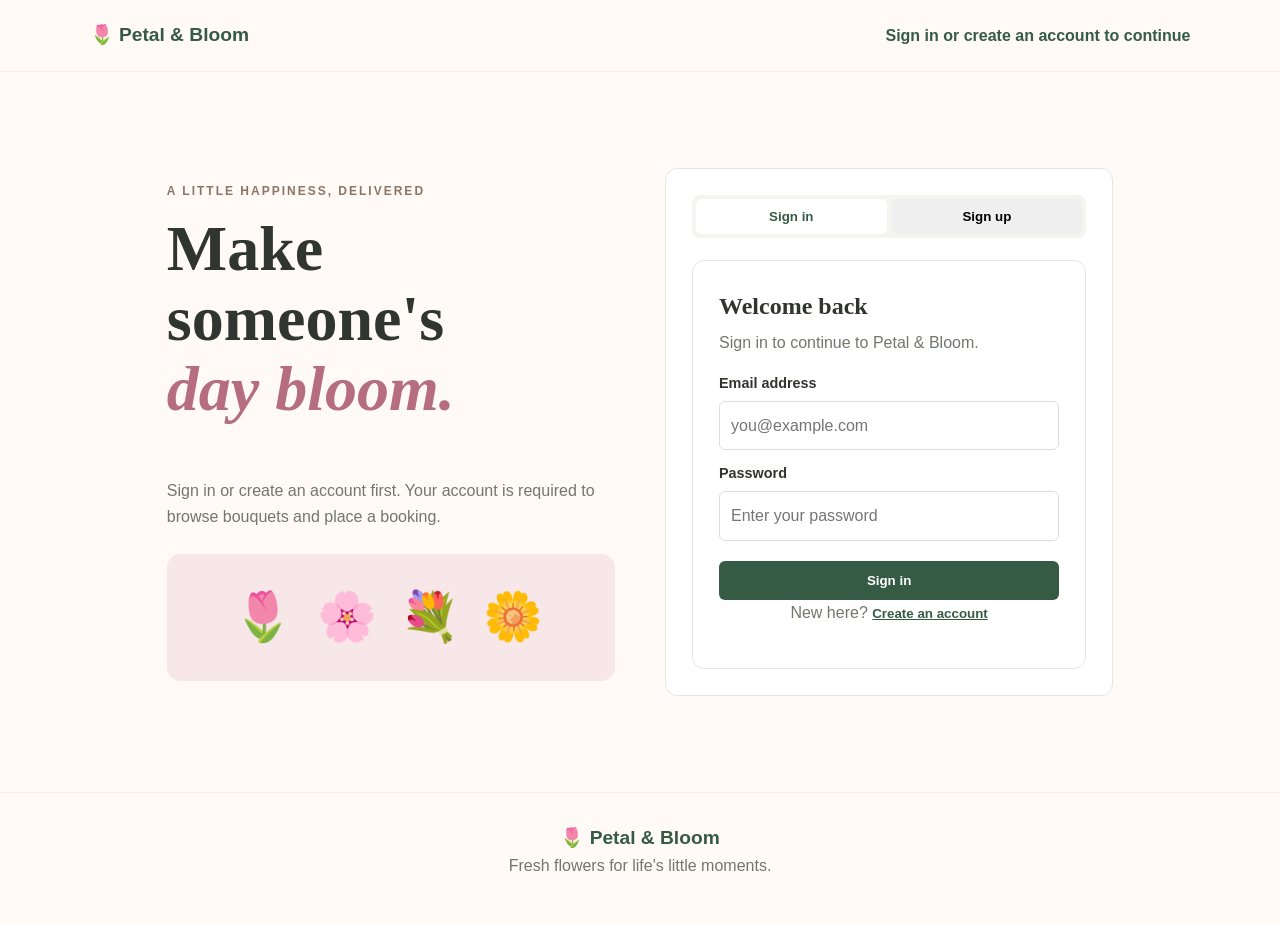
==== templates/profile.html @ c7a1bd8e "Upload complete website project" ====
<!DOCTYPE html>
<html lang="en">
<head>
  <meta charset="UTF-8">
  <meta name="viewport" content="width=device-width, initial-scale=1.0">
  <title>My Profile | Petal & Bloom</title>
  <link rel="stylesheet" href="../styles/style.css">
  <script src="../js/auth-guard.js"></script>
</head>
<body class="profile-body">
  <header class="site-header">
    <a class="logo" href="../index.html">🌷 Petal & Bloom</a>
    <nav>
      <a href="../index.html#flowers">Flowers</a>
      <a href="../index.html#booking">Book a bouquet</a>
      <a href="order.html">My orders</a>
      <span id="account-nav"><a href="auth.html">Sign in</a></span>
    </nav>
  </header>

  <main class="profile-page">
    <div class="profile-welcome">
      <div>
        <p class="eyebrow">YOUR ACCOUNT</p>
        <h1>Everything about your <span>blooms.</span></h1>
        <p class="profile-intro">Keep your details handy, revisit your bookings, and make your next flower delivery even easier.</p>
      </div>
      <a class="profile-welcome-action" href="../index.html#flowers">＋ Book a new bouquet</a>
    </div>

    <div class="profile-layout">
      <aside class="profile-sidebar" aria-label="Account navigation">
        <div class="profile-brand-card">
          <div class="profile-avatar" aria-hidden="true">🌷</div>
          <p class="profile-identity-label">SIGNED IN AS</p>
          <p class="profile-identity-name" id="profile-display-name">Your account</p>
          <span class="profile-member-pill">Bloom member</span>
        </div>
        <nav class="profile-menu" aria-label="Profile sections">
          <a class="profile-menu-link active" href="#personal-details" aria-current="location"><span aria-hidden="true">👤</span> Personal details</a>
          <a class="profile-menu-link" href="#order-updates"><span aria-hidden="true">📦</span> Recent order updates</a>
          <a class="profile-menu-link" href="order.html"><span aria-hidden="true">🧾</span> All my orders</a>
        </nav>
        <div class="profile-sidebar-note">
          <span aria-hidden="true">✿</span>
          <div><strong>Fresh blooms, less fuss.</strong><p>Your saved details help make future bookings quicker.</p></div>
        </div>
        <div class="profile-sidebar-footer">
          <p>Need a fresh start?</p>
          <button class="text-button" id="sign-out-button" type="button">Sign out</button>
        </div>
        <div class="profile-floral-art" aria-hidden="true">🌿<span>🌷</span>🌱<br><small>fresh blooms<br>for brighter days</small></div>
      </aside>

      <div class="profile-content">
        <section class="profile-card profile-personal-card" id="personal-details" aria-labelledby="personal-details-title">
          <div class="profile-section-heading">
            <div>
              <p class="eyebrow">ACCOUNT INFORMATION</p>
              <h2 id="personal-details-title">Personal details</h2>
              <p class="profile-hint">These details can be used to make future bookings quicker.</p>
            </div>
            <span class="profile-section-icon" aria-hidden="true">✿</span>
          </div>
          <form id="profile-form" class="profile-form">
            <div class="profile-fields-grid">
              <div class="profile-field">
                <label for="profile-name">Full name</label>
                <div class="profile-input-wrap"><span aria-hidden="true">👤</span><input id="profile-name" name="name" type="text" autocomplete="name" required maxlength="100" placeholder="Enter your full name"></div>
              </div>
              <div class="profile-field">
                <label for="profile-phone">Phone number</label>
                <div class="profile-input-wrap"><span aria-hidden="true">☎</span><input id="profile-phone" name="phone" type="tel" autocomplete="tel" inputmode="tel" required placeholder="Enter your phone number"></div>
              </div>
              <div class="profile-field profile-field-wide">
                <label for="profile-email">Email address</label>
                <div class="profile-input-wrap"><span aria-hidden="true">✉</span><input id="profile-email" name="email" type="email" autocomplete="email" required maxlength="254" placeholder="you@example.com"></div>
                <p class="field-help">Used to identify your account and match your orders.</p>
              </div>
            </div>
            <p id="profile-message" class="auth-message" role="status" aria-live="polite" tabindex="-1"></p>
            <div class="profile-form-actions">
              <button class="button" type="submit">Save changes</button>
              <span class="profile-save-note">🔒 Your details stay saved in this browser.</span>
            </div>
          </form>
        </section>

        <section class="profile-card profile-updates-card" id="order-updates" aria-labelledby="order-updates-title">
          <div class="profile-section-heading">
            <div>
              <p class="eyebrow">THE LATEST</p>
              <h2 id="order-updates-title">Recent order updates</h2>
              <p class="profile-hint">A quick look at your latest bouquet bookings.</p>
            </div>
            <a class="mini-link" href="order.html">View all →</a>
          </div>
          <div id="profile-updates" aria-live="polite"></div>
          <div class="profile-discovery">
            <div class="discovery-copy"><span class="discovery-icon">🌸</span><div><strong>Ready for your next bloom?</strong><p>Pick a favourite bouquet and make someone's day a little brighter.</p></div></div>
            <a class="button button-secondary" href="../index.html#flowers">Explore bouquets</a>
          </div>
        </section>
      </div>
    </div>
  </main>
  <footer>
    <a class="logo" href="../index.html">🌷 Petal & Bloom</a>
    <p>Fresh flowers for life's little moments.</p>
    <small>© 2026 Petal & Bloom</small>
  </footer>
  <script src="../js/nav.js"></script>
  <script src="../js/profile.js"></script>
</body>
</html>
---- styles/style.css ----
:root {
  --green: #365b45;
  --dark-green: #254332;
  --pink: #f8e7e9;
  --cream: #fffaf5;
  --text: #30352f;
  --muted: #72766f;
  --border: #e9e6df;
}

* { box-sizing: border-box; }
body {
  margin: 0;
  font-family: Arial, sans-serif;
  color: var(--text);
  line-height: 1.6;
  background: white;
}
a { color: inherit; text-decoration: none; }
h1, h2, h3, p { margin-top: 0; }


.site-header {
  display: flex;
  justify-content: space-between;
  align-items: center;
  padding: 20px 7%;
  border-bottom: 1px solid #f0eee9;
}
.logo { color: var(--green); font-size: 1.2rem; font-weight: bold; }
nav { display: flex; gap: 24px; color: #555c54; }
nav a:hover, .mini-link:hover { color: var(--green); }


.hero {
  display: grid;
  grid-template-columns: 1fr;
  gap: 35px;
  padding: 70px 10%;
  background: var(--cream);
}
.eyebrow {
  margin-bottom: 12px;
  color: #8b7567;
  font-size: .75rem;
  font-weight: bold;
  letter-spacing: 2px;
  text-transform: uppercase;
}
h1, .section-heading h2, .booking-intro h2,
.auth-form h2, .modal-card h2, .tracking-title,
.profile-card h2, .order-card-heading h2 {
  font-family: Georgia, serif;
}
h1 { font-size: clamp(2.5rem, 5vw, 4rem); line-height: 1.1; }
h1 span, .profile-page-heading h1 span { color: #b66d80; font-style: italic; }
.hero-copy > p:not(.eyebrow), .booking-intro > p:not(.eyebrow) { color: var(--muted); max-width: 420px; }
.button, .select-button, .auth-tab, .text-button { cursor: pointer; }
.button {
  display: inline-block;
  padding: 12px 22px;
  color: white;
  background: var(--green);
  border: 0;
  border-radius: 6px;
  font-weight: bold;
}
.button:hover { background: var(--dark-green); }
.hero-art {
  min-height: 300px;
  position: relative;
  display: flex;
  align-items: center;
  justify-content: center;
  background: #f4dfe2;
  border-radius: 48% 48% 12px 12px;
}
.flower, .leaf { position: absolute; }
.flower-one { top: 17%; left: 21%; font-size: 7rem; transform: rotate(-14deg); }
.flower-two { top: 14%; right: 18%; font-size: 6.5rem; transform: rotate(12deg); }
.flower-three { top: 37%; left: 37%; font-size: 8rem; }
.leaf { right: 25%; bottom: 12%; font-size: 5rem; }
.hero-note, .showcase-tag {
  position: absolute;
  padding: 10px 14px;
  color: var(--green);
  background: var(--cream);
  border-radius: 8px;
  font-family: Georgia, serif;
}
.hero-note { bottom: 20px; left: 20px; }


.section { padding: 70px 8%; }
.section-heading { margin-bottom: 35px; text-align: center; }
.section-heading h2, .booking-intro h2 { font-size: 2.3rem; }
.section-heading > p:last-child { color: var(--muted); }
.flower-grid { display: grid; grid-template-columns: repeat(3, 1fr); gap: 24px; max-width: 1100px; margin: auto; }
.flower-card { overflow: hidden; border: 1px solid var(--border); border-radius: 12px; }
.flower-card:hover { transform: translateY(-3px); }
.bouquet-image { height: 190px; display: flex; align-items: center; justify-content: center; gap: 5px; font-size: 3.5rem; }
.pink { background: #f8e9ed; }
.sunny { background: #fbf0d6; }
.lavender { background: #eee8f5; }
.card-content { padding: 20px; }
.card-content h3 { font-family: Georgia, serif; }
.card-content p { min-height: 44px; color: var(--muted); font-size: .9rem; }
.card-bottom { display: flex; justify-content: space-between; align-items: center; gap: 10px; }
.card-bottom strong, .total-row strong { color: var(--green); }
.select-button { padding: 9px 12px; color: var(--green); background: white; border: 1px solid #cbd6cc; border-radius: 5px; font-weight: bold; }
.select-button:hover { background: #f0f5f0; }


.booking-section { display: grid; grid-template-columns: 1fr 1fr; gap: 55px; padding: 75px 10%; background: #f7f8f3; }
.booking-intro { padding-top: 20px; }
.small-note { margin-top: 25px; color: var(--green); }
form, .auth-card, .order-card, .empty-orders, .profile-card {
  padding: 26px;
  background: white;
  border: 1px solid var(--border);
  border-radius: 12px;
}
form label, .auth-form label, .profile-field label { display: block; margin: 12px 0 6px; font-weight: bold; font-size: .9rem; }
input, select, textarea {
  width: 100%;
  padding: 11px;
  color: var(--text);
  background: white;
  border: 1px solid #dcded8;
  border-radius: 6px;
  font: inherit;
}
input:focus, select:focus, textarea:focus { outline: 2px solid #d4e1d5; }
textarea { resize: vertical; }
.total-row { display: flex; justify-content: space-between; padding: 16px 0; border-top: 1px solid var(--border); }
.submit-button { width: 100%; }
.form-note, .demo-note { color: var(--muted); font-size: .78rem; text-align: center; }


footer { padding: 30px 7%; text-align: center; border-top: 1px solid #f0eee9; }
footer p, footer small { color: var(--muted); }
.modal { display: none; position: fixed; inset: 0; z-index: 5; align-items: center; justify-content: center; padding: 20px; background: #17221bc2; }
.modal.show { display: flex; }
.modal-card { width: 100%; max-width: 420px; padding: 35px 25px; text-align: center; background: var(--cream); border-radius: 14px; }
.modal-flower { font-size: 3rem; }


.auth-page { min-height: 100vh; background: var(--cream); }
.back-link { color: var(--green); font-weight: bold; }
.auth-wrap { display: grid; grid-template-columns: 1fr 1fr; gap: 50px; align-items: center; max-width: 1100px; min-height: 80vh; margin: auto; padding: 50px 6%; }
.auth-art h1 { font-family: Georgia, serif; }
.auth-art > p:not(.eyebrow), .auth-subtitle, .auth-switch { color: var(--muted); }
.auth-flowers { margin-top: 25px; padding: 25px; text-align: center; font-size: 3rem; letter-spacing: 5px; background: var(--pink); border-radius: 14px; }
.auth-tabs { display: grid; grid-template-columns: 1fr 1fr; gap: 5px; padding: 4px; margin-bottom: 22px; background: #f4f5f0; border-radius: 8px; }
.auth-tab { padding: 10px; border: 0; border-radius: 6px; font-weight: bold; }
.auth-tab.active { color: var(--green); background: white; }
.auth-form h2 { margin-bottom: 5px; }
.auth-submit { width: 100%; margin-top: 20px; }
.auth-switch { text-align: center; }
.text-button { padding: 0; color: var(--green); background: none; border: 0; font-weight: bold; text-decoration: underline; }
.auth-message { display: none; padding: 10px; margin-bottom: 15px; border-radius: 6px; }
.auth-message.show { display: block; }
.auth-message.error { color: #9b3526; background: #fff0ed; }
.auth-message.success { color: #285b38; background: #edf6ee; }


.orders-page { min-height: 65vh; padding: 55px 7%; background: var(--cream); }
.orders-heading, .order-card, .empty-orders, .order-actions { max-width: 900px; margin-right: auto; margin-left: auto; }
.orders-heading { margin-bottom: 30px; }
.orders-heading h1 { margin-bottom: 10px; }
.orders-heading > p:last-child, .order-label, .order-details span { color: var(--muted); }
.order-card, .empty-orders { margin-bottom: 22px; }
.order-card-heading { display: flex; justify-content: space-between; align-items: center; gap: 15px; padding-bottom: 18px; border-bottom: 1px solid var(--border); }
.order-card-heading h2, .empty-orders h2 { color: var(--green); }
.order-status { padding: 6px 11px; color: var(--green); background: #edf4ee; border-radius: 20px; font-size: .8rem; font-weight: bold; }
.order-details { display: grid; grid-template-columns: 1fr 1fr; gap: 18px; padding: 20px 0; }
.order-details div { display: flex; flex-direction: column; overflow-wrap: anywhere; }
.tracking-steps { display: grid; grid-template-columns: repeat(4, 1fr); gap: 10px; }
.tracking-step { display: flex; flex-direction: column; align-items: center; gap: 8px; color: #858980; text-align: center; font-size: .82rem; }
.step-dot { display: grid; place-items: center; width: 32px; height: 32px; border: 1px solid #dcded8; border-radius: 50%; background: #f5f5f1; }
.tracking-step.current { color: var(--green); font-weight: bold; }
.tracking-step.current .step-dot { color: white; background: var(--green); }
.tracking-note { padding: 12px; color: var(--muted); background: #f7f8f3; border-radius: 7px; font-size: .8rem; }
.empty-orders { padding: 40px 25px; text-align: center; }
.empty-orders > div { font-size: 3rem; }


.profile-body { background: #f8faf6; }
.profile-page { max-width: 1100px; margin: auto; padding: 45px 24px 75px; }
.profile-page-heading { max-width: 760px; margin: 0 auto 28px; }
.profile-page-heading h1 { font-size: 3rem; }
.profile-intro, .profile-hint, .field-help, .profile-save-note { color: var(--muted); }
.profile-layout { display: grid; grid-template-columns: 250px 1fr; gap: 24px; align-items: start; }
.profile-sidebar { position: sticky; top: 20px; padding: 20px; background: white; border: 1px solid var(--border); border-radius: 12px; }
.profile-identity { display: flex; align-items: center; gap: 12px; padding-bottom: 18px; border-bottom: 1px solid var(--border); }
.profile-avatar, .profile-section-icon, .discovery-icon, .empty-bloom { display: grid; place-items: center; border-radius: 12px; background: var(--pink); }
.profile-avatar { width: 48px; height: 48px; font-size: 1.4rem; }
.profile-identity-label, .profile-identity-name { margin: 0; }
.profile-identity-label { color: var(--muted); font-size: .75rem; }
.profile-identity-name { font-weight: bold; overflow-wrap: anywhere; }
.profile-menu { display: grid; gap: 6px; padding: 16px 0; }
.profile-menu-link { display: block; padding: 10px; border-radius: 7px; }
.profile-menu-link:hover, .profile-menu-link.active { color: var(--green); background: #edf4ee; }
.profile-sidebar-footer { padding-top: 12px; border-top: 1px solid var(--border); }
.profile-sidebar-footer p { color: var(--muted); font-size: .85rem; }
.profile-content { min-width: 0; }
.profile-card { margin-bottom: 20px; }
.profile-section-heading { display: flex; justify-content: space-between; gap: 15px; margin-bottom: 20px; }
.profile-section-heading h2 { margin-bottom: 5px; }
.profile-section-icon { width: 42px; height: 42px; }
.profile-fields-grid { display: grid; grid-template-columns: 1fr 1fr; gap: 16px; }
.profile-field { display: grid; gap: 6px; }
.profile-field-wide { grid-column: 1 / -1; }
.profile-form { display: grid; gap: 10px; max-width: 560px; }
.profile-form input { margin: 0; }
.profile-form .button { justify-self: start; }
.profile-form-actions { display: flex; flex-wrap: wrap; gap: 12px; margin-top: 18px; }
.profile-update-item { display: grid; grid-template-columns: 1fr auto; gap: 8px; padding: 14px 0; border-bottom: 1px solid var(--border); }
.profile-update-item p { grid-column: 1 / -1; margin: 0; color: var(--muted); }
.profile-orders-button { margin-top: 18px; }
.profile-nav-link { white-space: nowrap; }
.button-secondary { color: var(--green); background: white; border: 1px solid #b9cbbd; }
.profile-welcome { display: flex; justify-content: space-between; align-items: center; gap: 20px; margin-bottom: 25px; }
.profile-welcome-action { padding: 10px 14px; color: var(--green); background: #edf4ee; border-radius: 20px; }
.profile-brand-card { padding-bottom: 15px; border-bottom: 1px solid var(--border); }
.profile-member-pill { color: #a35e72; font-size: .75rem; }
.profile-sidebar-note, .profile-empty-state { padding: 14px; background: #eef6ef; border-radius: 10px; }
.profile-sidebar-note p, .profile-empty-state p { margin: 4px 0 0; color: var(--muted); font-size: .8rem; }
.profile-floral-art { margin-top: 15px; padding: 12px; background: #f8eef0; font-size: 2rem; }
.profile-input-wrap { display: flex; align-items: center; border: 1px solid var(--border); border-radius: 7px; }
.profile-input-wrap > span { padding: 0 10px; }
.profile-input-wrap input { border: 0; }
.mini-link { color: var(--green); font-weight: bold; }
.profile-discovery { display: flex; justify-content: space-between; align-items: center; gap: 15px; padding: 14px; background: #fff5f6; border-radius: 10px; }
.discovery-copy { display: flex; align-items: center; gap: 10px; }
.discovery-icon { width: 38px; height: 38px; }
.discovery-copy p { margin: 0; color: var(--muted); font-size: .8rem; }
.profile-empty-state { display: flex; align-items: center; gap: 12px; background: #fbfcfa; border: 1px dashed #d8e2d9; }
.empty-bloom { width: 46px; height: 46px; flex-shrink: 0; }


.hero-copy img, .booking-intro img { display: block; width: 100%; max-width: 360px; height: 220px; margin: 22px 0; object-fit: cover; border-radius: 12px; }
.hero-image { border: 8px solid white; }
.booking-image { border: 1px solid var(--border); }
.booking-showcase { position: relative; height: 220px; margin: 25px 0; overflow: hidden; background: linear-gradient(135deg, #e9f2e9, #f8e9ec); border-radius: 20px; }
.showcase-bloom, .showcase-leaf { position: absolute; }
.bloom-a { left: 17%; bottom: 20px; font-size: 5rem; }
.bloom-b { left: 40%; top: 30px; font-size: 4rem; }
.bloom-c { right: 17%; bottom: 25px; font-size: 4.5rem; }
.showcase-leaf { right: 32%; bottom: 5px; font-size: 4rem; }
.showcase-tag { top: 15px; right: 15px; }
.booking-perks { display: grid; grid-template-columns: repeat(3, 1fr); gap: 8px; }
.booking-perks > div { padding: 10px; background: white; border: 1px solid var(--border); border-radius: 8px; }
.booking-perks span, .booking-perks strong, .booking-perks small { display: block; }
.booking-perks span { color: #b66d80; }
.booking-perks strong { color: var(--green); font-size: .8rem; }
.booking-perks small { color: var(--muted); font-size: .7rem; }
.booking-section form::before { content: 'YOUR BOOKING DETAILS'; display: block; margin-bottom: 10px; color: #8b7567; font-size: .7rem; letter-spacing: 2px; }


@media (max-width: 760px) {
  .site-header { align-items: flex-start; flex-direction: column; gap: 12px; }
  nav { flex-wrap: wrap; gap: 12px; }
  .hero, .booking-section, .auth-wrap { grid-template-columns: 1fr; padding: 40px 6%; }
  .flower-grid { grid-template-columns: 1fr; max-width: 420px; }
  .booking-perks { grid-template-columns: 1fr; }
  .auth-wrap { gap: 25px; }
  .profile-layout { grid-template-columns: 1fr; }
  .profile-sidebar { position: static; }
  .profile-welcome { align-items: flex-start; flex-direction: column; }
  .profile-floral-art { display: none; }
  .hero-copy img, .booking-intro img { max-width: 100%; }
}
@media (max-width: 600px) {
  .order-details, .profile-fields-grid { grid-template-columns: 1fr; }
  .profile-field-wide { grid-column: auto; }
  .tracking-steps { grid-template-columns: 1fr 1fr; row-gap: 20px; }
  .order-card-heading, .profile-discovery { align-items: flex-start; flex-direction: column; }
  .profile-menu { grid-template-columns: 1fr 1fr; }
  .profile-menu-link:last-child { grid-column: 1 / -1; }
  .profile-update-item { grid-template-columns: 1fr; }
  .profile-update-item p { grid-column: auto; }
  .profile-form-actions { flex-direction: column; }
}
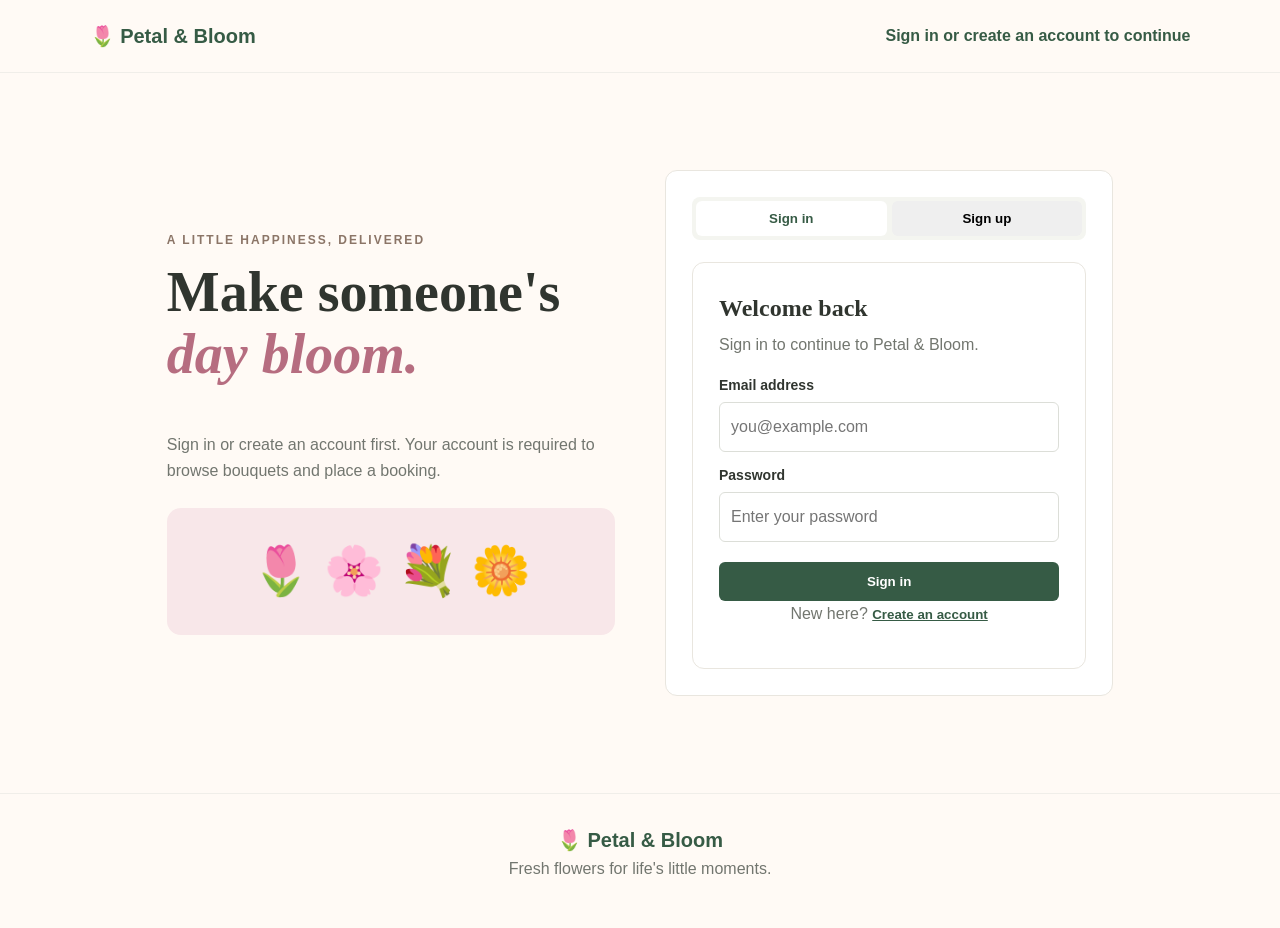
==== commit c47a4885: "Describe your update here" ====
--- a/templates/profile.html
+++ b/templates/profile.html
@@ -23,7 +23,6 @@
       <div>
         <p class="eyebrow">YOUR ACCOUNT</p>
         <h1>Everything about your <span>blooms.</span></h1>
-        <p class="profile-intro">Keep your details handy, revisit your bookings, and make your next flower delivery even easier.</p>
       </div>
       <a class="profile-welcome-action" href="../index.html#flowers">＋ Book a new bouquet</a>
     </div>
@@ -31,25 +30,19 @@
     <div class="profile-layout">
       <aside class="profile-sidebar" aria-label="Account navigation">
         <div class="profile-brand-card">
-          <div class="profile-avatar" aria-hidden="true">🌷</div>
           <p class="profile-identity-label">SIGNED IN AS</p>
           <p class="profile-identity-name" id="profile-display-name">Your account</p>
-          <span class="profile-member-pill">Bloom member</span>
+
         </div>
         <nav class="profile-menu" aria-label="Profile sections">
           <a class="profile-menu-link active" href="#personal-details" aria-current="location"><span aria-hidden="true">👤</span> Personal details</a>
           <a class="profile-menu-link" href="#order-updates"><span aria-hidden="true">📦</span> Recent order updates</a>
           <a class="profile-menu-link" href="order.html"><span aria-hidden="true">🧾</span> All my orders</a>
         </nav>
-        <div class="profile-sidebar-note">
-          <span aria-hidden="true">✿</span>
-          <div><strong>Fresh blooms, less fuss.</strong><p>Your saved details help make future bookings quicker.</p></div>
-        </div>
         <div class="profile-sidebar-footer">
           <p>Need a fresh start?</p>
           <button class="text-button" id="sign-out-button" type="button">Sign out</button>
         </div>
-        <div class="profile-floral-art" aria-hidden="true">🌿<span>🌷</span>🌱<br><small>fresh blooms<br>for brighter days</small></div>
       </aside>
 
       <div class="profile-content">
@@ -58,9 +51,8 @@
             <div>
               <p class="eyebrow">ACCOUNT INFORMATION</p>
               <h2 id="personal-details-title">Personal details</h2>
-              <p class="profile-hint">These details can be used to make future bookings quicker.</p>
             </div>
-            <span class="profile-section-icon" aria-hidden="true">✿</span>
+
           </div>
           <form id="profile-form" class="profile-form">
             <div class="profile-fields-grid">
@@ -75,13 +67,11 @@
               <div class="profile-field profile-field-wide">
                 <label for="profile-email">Email address</label>
                 <div class="profile-input-wrap"><span aria-hidden="true">✉</span><input id="profile-email" name="email" type="email" autocomplete="email" required maxlength="254" placeholder="you@example.com"></div>
-                <p class="field-help">Used to identify your account and match your orders.</p>
               </div>
             </div>
             <p id="profile-message" class="auth-message" role="status" aria-live="polite" tabindex="-1"></p>
             <div class="profile-form-actions">
               <button class="button" type="submit">Save changes</button>
-              <span class="profile-save-note">🔒 Your details stay saved in this browser.</span>
             </div>
           </form>
         </section>
@@ -91,13 +81,12 @@
             <div>
               <p class="eyebrow">THE LATEST</p>
               <h2 id="order-updates-title">Recent order updates</h2>
-              <p class="profile-hint">A quick look at your latest bouquet bookings.</p>
             </div>
             <a class="mini-link" href="order.html">View all →</a>
           </div>
           <div id="profile-updates" aria-live="polite"></div>
           <div class="profile-discovery">
-            <div class="discovery-copy"><span class="discovery-icon">🌸</span><div><strong>Ready for your next bloom?</strong><p>Pick a favourite bouquet and make someone's day a little brighter.</p></div></div>
+            <div class="discovery-copy"></span><div><strong>Ready for your next bloom?</strong></div></div>
             <a class="button button-secondary" href="../index.html#flowers">Explore bouquets</a>
           </div>
         </section>
--- a/styles/style.css
+++ b/styles/style.css
@@ -1,287 +1,515 @@
-
-
-
-:root {
-  --green: #365b45;
-  --dark-green: #254332;
-  --pink: #f8e7e9;
-  --cream: #fffaf5;
-  --text: #30352f;
-  --muted: #72766f;
-  --border: #e9e6df;
-}
-
-* { box-sizing: border-box; }
+* {
+  box-sizing: border-box;
+}
+
 body {
-  margin: 0;
-  font-family: Arial, sans-serif;
-  color: var(--text);
-  line-height: 1.6;
+  margin: 0; font-family: Arial, sans-serif; color: #30352f; line-height: 1.6;
   background: white;
 }
-a { color: inherit; text-decoration: none; }
-h1, h2, h3, p { margin-top: 0; }
-
+
+a {
+  color: inherit; text-decoration: none;
+}
+
+h1, h2, h3, p {
+  margin-top: 0;
+}
 
 .site-header {
+  display: flex; justify-content: space-between; align-items: center; padding: 20px 7%;
+  border-bottom: 1px solid #f0eee9;
+}
+
+.logo {
+  color: #365b45; font-size: 20px; font-weight: bold;
+}
+
+nav {
+  display: flex; gap: 24px; color: #555c54;
+}
+
+nav a:hover, .mini-link:hover {
+  color: #365b45;
+}
+
+/* Home page */
+.hero {
+  display: grid; grid-template-columns: 1fr 1fr; align-items: center; gap: 55px;
+  padding: 70px 10%; background: #fffaf5;
+}
+
+.hero-copy {
+  max-width: 520px;
+}
+
+.hero-image {
+  width: 100%; height: 430px; object-fit: cover; border: 8px solid white;
+  border-radius: 12px;
+}
+
+.eyebrow {
+  margin-bottom: 12px; color: #8b7567; font-size: 12px; font-weight: bold;
+  letter-spacing: 2px; text-transform: uppercase;
+}
+
+h1, .section-heading h2, .booking-intro h2,
+.auth-form h2, .modal-card h2, .profile-card h2,
+.order-card-heading h2 {
+  font-family: Georgia, serif;
+}
+
+h1 {
+  font-size: 56px; line-height: 1.1;
+}
+
+h1 span, .profile-page-heading h1 span {
+  color: #b66d80; font-style: italic;
+}
+
+.hero-copy > p:not(.eyebrow), .booking-intro > p:not(.eyebrow) {
+  color: #72766f; max-width: 420px;
+}
+
+.button, .select-button, .auth-tab, .text-button {
+  cursor: pointer;
+}
+
+.button {
+  display: inline-block; padding: 12px 22px; color: white; background: #365b45;
+  border: 0; border-radius: 6px; font-weight: bold;
+}
+
+.button:hover {
+  background: #254332;
+}
+
+.section {
+  padding: 70px 8%;
+}
+
+.section-heading {
+  margin-bottom: 35px; text-align: center;
+}
+
+.section-heading h2, .booking-intro h2 {
+  font-size: 37px;
+}
+
+.section-heading > p:last-child {
+  color: #72766f;
+}
+
+.flower-grid {
+  display: grid; grid-template-columns: repeat(3, 1fr); gap: 24px; max-width: 1100px;
+  margin: auto;
+}
+
+.flower-card {
+  overflow: hidden; border: 1px solid #e9e6df; border-radius: 12px;
+}
+
+.flower-card:hover {
+  transform: translateY(-3px);
+}
+
+.bouquet-image {
+  height: 190px; display: flex; align-items: center; justify-content: center;
+  font-size: 56px;
+}
+
+.pink {
+  background: #f8e9ed; }
+.sunny { background: #fbf0d6; }
+.lavender { background: #eee8f5;
+}
+
+.card-content {
+  padding: 20px;
+}
+
+.card-content h3 {
+  font-family: Georgia, serif;
+}
+
+.card-content p {
+  min-height: 44px; color: #72766f; font-size: 14px;
+}
+
+.card-bottom {
+  display: flex; justify-content: space-between; align-items: center; gap: 10px;
+}
+
+.card-bottom strong, .total-row strong {
+  color: #365b45;
+}
+
+.select-button {
+  padding: 9px 12px; color: #365b45; background: white; border: 1px solid #cbd6cc;
+  border-radius: 5px; font-weight: bold;
+}
+
+.select-button:hover {
+  background: #f0f5f0;
+}
+
+.booking-section {
+  display: grid; grid-template-columns: 1fr 1fr; align-items: stretch; gap: 28px;
+  padding: 75px 7%; background: #f7f8f3;
+}
+
+.booking-left {
+  display: flex; flex-direction: column; min-width: 0;
+}
+
+.booking-intro {
+  padding-top: 20px;
+}
+
+.booking-perks {
+  display: grid; grid-template-columns: repeat(3, 1fr); gap: 8px;
+}
+
+.booking-perks > div {
+  padding: 10px; background: white; border: 1px solid #e9e6df; border-radius: 8px;
+}
+
+.booking-perks strong, .booking-perks small {
+  display: block;
+}
+
+.booking-perks strong {
+  color: #365b45; font-size: 13px;
+}
+
+.booking-perks small {
+  color: #72766f; font-size: 11px;
+}
+
+.small-note {
+  margin-top: 25px; color: #365b45;
+}
+
+.booking-image {
+  display: block; flex: 1; width: 100%; min-height: 250px;
+  margin-top: 25px; object-fit: cover; border: 1px solid #e9e6df; border-radius: 12px;
+}
+
+form, .auth-card, .order-card, .empty-orders, .profile-card {
+  padding: 26px; background: white; border: 1px solid #e9e6df; border-radius: 12px;
+}
+
+form label, .auth-form label, .profile-field label {
+  display: block; margin: 12px 0 6px; font-size: 14px; font-weight: bold;
+}
+
+input, select, textarea {
+  width: 100%; padding: 11px; color: #30352f; background: white;
+  border: 1px solid #dcded8; border-radius: 6px; font: inherit;
+}
+
+input:focus, select:focus, textarea:focus {
+  outline: 2px solid #d4e1d5;
+}
+
+textarea {
+  resize: vertical;
+}
+
+.total-row {
+  display: flex; justify-content: space-between; padding: 16px 0; border-top: 1px solid #e9e6df;
+}
+
+.submit-button {
+  width: 100%;
+}
+
+.booking-section form::before {
+  content: 'YOUR BOOKING DETAILS'; display: block; margin-bottom: 10px; color: #8b7567;
+  font-size: 11px; letter-spacing: 2px;
+}
+
+footer {
+  padding: 30px 7%; text-align: center; border-top: 1px solid #f0eee9;
+}
+
+footer p, footer small, .form-note, .demo-note {
+  color: #72766f;
+}
+
+.modal {
+  display: none; position: fixed; inset: 0; z-index: 5;
+  align-items: center; justify-content: center; padding: 20px; background: #17221bc2;
+}
+
+.modal.show {
   display: flex;
-  justify-content: space-between;
-  align-items: center;
-  padding: 20px 7%;
-  border-bottom: 1px solid #f0eee9;
-}
-.logo { color: var(--green); font-size: 1.2rem; font-weight: bold; }
-nav { display: flex; gap: 24px; color: #555c54; }
-nav a:hover, .mini-link:hover { color: var(--green); }
-
-
-.hero {
-  display: grid;
-  grid-template-columns: 1fr;
-  gap: 35px;
-  padding: 70px 10%;
-  background: var(--cream);
-}
-.eyebrow {
-  margin-bottom: 12px;
-  color: #8b7567;
-  font-size: .75rem;
-  font-weight: bold;
-  letter-spacing: 2px;
-  text-transform: uppercase;
-}
-h1, .section-heading h2, .booking-intro h2,
-.auth-form h2, .modal-card h2, .tracking-title,
-.profile-card h2, .order-card-heading h2 {
+}
+
+.modal-card {
+  width: 100%; max-width: 420px; padding: 35px 25px; text-align: center;
+  background: #fffaf5; border-radius: 14px;
+}
+
+.modal-flower {
+  font-size: 48px;
+}
+
+/* Sign in and sign up pages */
+.auth-page, .orders-page {
+  background: #fffaf5;
+}
+
+.auth-wrap {
+  display: grid; grid-template-columns: 1fr 1fr; gap: 50px; align-items: center;
+  max-width: 1100px; min-height: 80vh; margin: auto; padding: 50px 6%;
+}
+
+.auth-art h1 {
   font-family: Georgia, serif;
 }
-h1 { font-size: clamp(2.5rem, 5vw, 4rem); line-height: 1.1; }
-h1 span, .profile-page-heading h1 span { color: #b66d80; font-style: italic; }
-.hero-copy > p:not(.eyebrow), .booking-intro > p:not(.eyebrow) { color: var(--muted); max-width: 420px; }
-.button, .select-button, .auth-tab, .text-button { cursor: pointer; }
-.button {
-  display: inline-block;
-  padding: 12px 22px;
-  color: white;
-  background: var(--green);
-  border: 0;
-  border-radius: 6px;
-  font-weight: bold;
-}
-.button:hover { background: var(--dark-green); }
-.hero-art {
-  min-height: 300px;
-  position: relative;
-  display: flex;
-  align-items: center;
-  justify-content: center;
-  background: #f4dfe2;
-  border-radius: 48% 48% 12px 12px;
-}
-.flower, .leaf { position: absolute; }
-.flower-one { top: 17%; left: 21%; font-size: 7rem; transform: rotate(-14deg); }
-.flower-two { top: 14%; right: 18%; font-size: 6.5rem; transform: rotate(12deg); }
-.flower-three { top: 37%; left: 37%; font-size: 8rem; }
-.leaf { right: 25%; bottom: 12%; font-size: 5rem; }
-.hero-note, .showcase-tag {
-  position: absolute;
-  padding: 10px 14px;
-  color: var(--green);
-  background: var(--cream);
-  border-radius: 8px;
-  font-family: Georgia, serif;
-}
-.hero-note { bottom: 20px; left: 20px; }
-
-
-.section { padding: 70px 8%; }
-.section-heading { margin-bottom: 35px; text-align: center; }
-.section-heading h2, .booking-intro h2 { font-size: 2.3rem; }
-.section-heading > p:last-child { color: var(--muted); }
-.flower-grid { display: grid; grid-template-columns: repeat(3, 1fr); gap: 24px; max-width: 1100px; margin: auto; }
-.flower-card { overflow: hidden; border: 1px solid var(--border); border-radius: 12px; }
-.flower-card:hover { transform: translateY(-3px); }
-.bouquet-image { height: 190px; display: flex; align-items: center; justify-content: center; gap: 5px; font-size: 3.5rem; }
-.pink { background: #f8e9ed; }
-.sunny { background: #fbf0d6; }
-.lavender { background: #eee8f5; }
-.card-content { padding: 20px; }
-.card-content h3 { font-family: Georgia, serif; }
-.card-content p { min-height: 44px; color: var(--muted); font-size: .9rem; }
-.card-bottom { display: flex; justify-content: space-between; align-items: center; gap: 10px; }
-.card-bottom strong, .total-row strong { color: var(--green); }
-.select-button { padding: 9px 12px; color: var(--green); background: white; border: 1px solid #cbd6cc; border-radius: 5px; font-weight: bold; }
-.select-button:hover { background: #f0f5f0; }
-
-
-.booking-section { display: grid; grid-template-columns: 1fr 1fr; gap: 55px; padding: 75px 10%; background: #f7f8f3; }
-.booking-intro { padding-top: 20px; }
-.small-note { margin-top: 25px; color: var(--green); }
-form, .auth-card, .order-card, .empty-orders, .profile-card {
-  padding: 26px;
-  background: white;
-  border: 1px solid var(--border);
-  border-radius: 12px;
-}
-form label, .auth-form label, .profile-field label { display: block; margin: 12px 0 6px; font-weight: bold; font-size: .9rem; }
-input, select, textarea {
-  width: 100%;
-  padding: 11px;
-  color: var(--text);
-  background: white;
-  border: 1px solid #dcded8;
-  border-radius: 6px;
-  font: inherit;
-}
-input:focus, select:focus, textarea:focus { outline: 2px solid #d4e1d5; }
-textarea { resize: vertical; }
-.total-row { display: flex; justify-content: space-between; padding: 16px 0; border-top: 1px solid var(--border); }
-.submit-button { width: 100%; }
-.form-note, .demo-note { color: var(--muted); font-size: .78rem; text-align: center; }
-
-
-footer { padding: 30px 7%; text-align: center; border-top: 1px solid #f0eee9; }
-footer p, footer small { color: var(--muted); }
-.modal { display: none; position: fixed; inset: 0; z-index: 5; align-items: center; justify-content: center; padding: 20px; background: #17221bc2; }
-.modal.show { display: flex; }
-.modal-card { width: 100%; max-width: 420px; padding: 35px 25px; text-align: center; background: var(--cream); border-radius: 14px; }
-.modal-flower { font-size: 3rem; }
-
-
-.auth-page { min-height: 100vh; background: var(--cream); }
-.back-link { color: var(--green); font-weight: bold; }
-.auth-wrap { display: grid; grid-template-columns: 1fr 1fr; gap: 50px; align-items: center; max-width: 1100px; min-height: 80vh; margin: auto; padding: 50px 6%; }
-.auth-art h1 { font-family: Georgia, serif; }
-.auth-art > p:not(.eyebrow), .auth-subtitle, .auth-switch { color: var(--muted); }
-.auth-flowers { margin-top: 25px; padding: 25px; text-align: center; font-size: 3rem; letter-spacing: 5px; background: var(--pink); border-radius: 14px; }
-.auth-tabs { display: grid; grid-template-columns: 1fr 1fr; gap: 5px; padding: 4px; margin-bottom: 22px; background: #f4f5f0; border-radius: 8px; }
-.auth-tab { padding: 10px; border: 0; border-radius: 6px; font-weight: bold; }
-.auth-tab.active { color: var(--green); background: white; }
+
+.auth-art > p:not(.eyebrow), .auth-subtitle, .auth-switch,
+.auth-message, .profile-intro, .profile-hint, .field-help,
+.profile-save-note, .orders-heading > p:last-child,
+.order-label, .order-details span {
+  color: #72766f;
+}
+
+.auth-flowers {
+  margin-top: 25px; padding: 25px; text-align: center; font-size: 48px;
+  background: #f8e7e9; border-radius: 14px;
+}
+
+.auth-tabs {
+  display: grid; grid-template-columns: 1fr 1fr; gap: 5px; padding: 4px;
+  margin-bottom: 22px; background: #f4f5f0; border-radius: 8px;
+}
+
+.auth-tab {
+  padding: 10px; border: 0; border-radius: 6px; font-weight: bold;
+}
+
+.auth-tab.active {
+  color: #365b45; background: white; }
 .auth-form h2 { margin-bottom: 5px; }
-.auth-submit { width: 100%; margin-top: 20px; }
-.auth-switch { text-align: center; }
-.text-button { padding: 0; color: var(--green); background: none; border: 0; font-weight: bold; text-decoration: underline; }
-.auth-message { display: none; padding: 10px; margin-bottom: 15px; border-radius: 6px; }
-.auth-message.show { display: block; }
+.auth-submit { width: 100%;
+  margin-top: 20px; }
+.auth-switch { text-align: center;
+}
+
+.text-button {
+  padding: 0; color: #365b45; background: none; border: 0;
+  font-weight: bold; text-decoration: underline;
+}
+
+.auth-message {
+  display: none; padding: 10px; margin-bottom: 15px; border-radius: 6px;
+}
+
+.auth-message.show {
+  display: block; }
 .auth-message.error { color: #9b3526; background: #fff0ed; }
-.auth-message.success { color: #285b38; background: #edf6ee; }
-
-
-.orders-page { min-height: 65vh; padding: 55px 7%; background: var(--cream); }
-.orders-heading, .order-card, .empty-orders, .order-actions { max-width: 900px; margin-right: auto; margin-left: auto; }
-.orders-heading { margin-bottom: 30px; }
+.auth-message.success { color: #285b38;
+  background: #edf6ee;
+}
+
+.back-link {
+  color: #365b45; font-weight: bold;
+}
+
+/* Orders page */
+.orders-page {
+  min-height: 65vh; padding: 55px 7%;
+}
+
+.orders-heading, .order-card, .empty-orders, .order-actions {
+  max-width: 900px; margin-right: auto; margin-left: auto;
+}
+
+.orders-heading {
+  margin-bottom: 30px; }
 .orders-heading h1 { margin-bottom: 10px; }
-.orders-heading > p:last-child, .order-label, .order-details span { color: var(--muted); }
-.order-card, .empty-orders { margin-bottom: 22px; }
-.order-card-heading { display: flex; justify-content: space-between; align-items: center; gap: 15px; padding-bottom: 18px; border-bottom: 1px solid var(--border); }
-.order-card-heading h2, .empty-orders h2 { color: var(--green); }
-.order-status { padding: 6px 11px; color: var(--green); background: #edf4ee; border-radius: 20px; font-size: .8rem; font-weight: bold; }
-.order-details { display: grid; grid-template-columns: 1fr 1fr; gap: 18px; padding: 20px 0; }
-.order-details div { display: flex; flex-direction: column; overflow-wrap: anywhere; }
-.tracking-steps { display: grid; grid-template-columns: repeat(4, 1fr); gap: 10px; }
-.tracking-step { display: flex; flex-direction: column; align-items: center; gap: 8px; color: #858980; text-align: center; font-size: .82rem; }
-.step-dot { display: grid; place-items: center; width: 32px; height: 32px; border: 1px solid #dcded8; border-radius: 50%; background: #f5f5f1; }
-.tracking-step.current { color: var(--green); font-weight: bold; }
-.tracking-step.current .step-dot { color: white; background: var(--green); }
-.tracking-note { padding: 12px; color: var(--muted); background: #f7f8f3; border-radius: 7px; font-size: .8rem; }
-.empty-orders { padding: 40px 25px; text-align: center; }
-.empty-orders > div { font-size: 3rem; }
-
-
-.profile-body { background: #f8faf6; }
-.profile-page { max-width: 1100px; margin: auto; padding: 45px 24px 75px; }
-.profile-page-heading { max-width: 760px; margin: 0 auto 28px; }
-.profile-page-heading h1 { font-size: 3rem; }
-.profile-intro, .profile-hint, .field-help, .profile-save-note { color: var(--muted); }
-.profile-layout { display: grid; grid-template-columns: 250px 1fr; gap: 24px; align-items: start; }
-.profile-sidebar { position: sticky; top: 20px; padding: 20px; background: white; border: 1px solid var(--border); border-radius: 12px; }
-.profile-identity { display: flex; align-items: center; gap: 12px; padding-bottom: 18px; border-bottom: 1px solid var(--border); }
-.profile-avatar, .profile-section-icon, .discovery-icon, .empty-bloom { display: grid; place-items: center; border-radius: 12px; background: var(--pink); }
-.profile-avatar { width: 48px; height: 48px; font-size: 1.4rem; }
-.profile-identity-label, .profile-identity-name { margin: 0; }
-.profile-identity-label { color: var(--muted); font-size: .75rem; }
+.order-card, .empty-orders { margin-bottom: 22px;
+}
+
+.order-card-heading {
+  display: flex; justify-content: space-between; align-items: center; gap: 15px;
+  padding-bottom: 18px; border-bottom: 1px solid #e9e6df;
+}
+
+.order-card-heading h2, .empty-orders h2 {
+  color: #365b45;
+}
+
+.order-status {
+  padding: 6px 11px; color: #365b45; background: #edf4ee; border-radius: 20px;
+  font-size: 13px; font-weight: bold;
+}
+
+.order-details {
+  display: grid; grid-template-columns: 1fr 1fr; gap: 18px; padding: 20px 0;
+}
+
+.order-details div {
+  display: flex; flex-direction: column; overflow-wrap: anywhere;
+}
+
+.tracking-note {
+  padding: 12px; color: #72766f; background: #f7f8f3; border-radius: 7px;
+  font-size: 13px;
+}
+
+.empty-orders {
+  padding: 40px 25px; text-align: center; }
+.empty-orders > div { font-size: 48px;
+}
+
+/* Profile page */
+.profile-body {
+  background: #f8faf6;
+}
+
+.profile-page {
+  max-width: 1100px; margin: auto; padding: 45px 24px 75px;
+}
+
+.profile-welcome {
+  display: flex; justify-content: space-between; align-items: center; gap: 20px;
+  margin-bottom: 25px;
+}
+
+.profile-page-heading h1 {
+  font-size: 48px; }
+.profile-welcome-action, .profile-menu-link { padding: 10px; }
+.profile-welcome-action { color: #365b45; background: #edf4ee;
+  border-radius: 20px;
+}
+
+.profile-layout {
+  display: grid; grid-template-columns: 250px 1fr; gap: 24px; align-items: start;
+}
+
+.profile-sidebar {
+  position: sticky; top: 20px; padding: 20px; background: white;
+  border: 1px solid #e9e6df; border-radius: 12px;
+}
+
+.profile-avatar, .profile-section-icon, .discovery-icon {
+  display: grid; place-items: center; background: #f8e7e9; border-radius: 12px;
+}
+
+.profile-avatar {
+  width: 48px; height: 48px; font-size: 22px; }
+.profile-identity-label { color: #72766f;
+  font-size: 12px; }
 .profile-identity-name { font-weight: bold; overflow-wrap: anywhere; }
-.profile-menu { display: grid; gap: 6px; padding: 16px 0; }
-.profile-menu-link { display: block; padding: 10px; border-radius: 7px; }
-.profile-menu-link:hover, .profile-menu-link.active { color: var(--green); background: #edf4ee; }
-.profile-sidebar-footer { padding-top: 12px; border-top: 1px solid var(--border); }
-.profile-sidebar-footer p { color: var(--muted); font-size: .85rem; }
+.profile-member-pill { color: #a35e72;
+  font-size: 12px;
+}
+
+.profile-menu {
+  display: grid; gap: 6px; padding: 16px 0;
+}
+
+.profile-menu-link {
+  display: block; border-radius: 7px; }
+.profile-menu-link:hover, .profile-menu-link.active { color: #365b45; background: #edf4ee;
+  }
+.profile-sidebar-footer { padding-top: 12px; border-top: 1px solid #e9e6df; }
+.profile-sidebar-footer p, .profile-sidebar-note p { color: #72766f; font-size: 13px;
+  }
+.profile-sidebar-note, .profile-empty-state { padding: 14px; background: #eef6ef; border-radius: 10px; }
+.profile-sidebar-note p, .profile-empty-state p { margin: 4px 0 0;
+  }
+.profile-floral-art { margin-top: 15px; padding: 12px; background: #f8eef0; font-size: 32px;
+  }
 .profile-content { min-width: 0; }
-.profile-card { margin-bottom: 20px; }
-.profile-section-heading { display: flex; justify-content: space-between; gap: 15px; margin-bottom: 20px; }
-.profile-section-heading h2 { margin-bottom: 5px; }
-.profile-section-icon { width: 42px; height: 42px; }
-.profile-fields-grid { display: grid; grid-template-columns: 1fr 1fr; gap: 16px; }
-.profile-field { display: grid; gap: 6px; }
+.profile-card { margin-bottom: 20px;
+}
+
+.profile-section-heading {
+  display: flex; justify-content: space-between; gap: 15px; margin-bottom: 20px;
+}
+
+.profile-section-heading h2 {
+  margin-bottom: 5px; }
+.profile-section-icon { width: 42px; height: 42px;
+}
+
+.profile-fields-grid {
+  display: grid; grid-template-columns: 1fr 1fr; gap: 16px;
+}
+
+.profile-field {
+  display: grid; gap: 6px; }
 .profile-field-wide { grid-column: 1 / -1; }
-.profile-form { display: grid; gap: 10px; max-width: 560px; }
+.profile-form { display: grid;
+  gap: 10px; max-width: 560px; }
 .profile-form input { margin: 0; }
-.profile-form .button { justify-self: start; }
-.profile-form-actions { display: flex; flex-wrap: wrap; gap: 12px; margin-top: 18px; }
-.profile-update-item { display: grid; grid-template-columns: 1fr auto; gap: 8px; padding: 14px 0; border-bottom: 1px solid var(--border); }
-.profile-update-item p { grid-column: 1 / -1; margin: 0; color: var(--muted); }
+.profile-form .button { justify-self: start;
+  }
+.profile-form-actions { display: flex; flex-wrap: wrap; gap: 12px; margin-top: 18px;
+  }
+.profile-update-item { display: grid; grid-template-columns: 1fr auto; gap: 8px; padding: 14px 0;
+  border-bottom: 1px solid #e9e6df; }
+.profile-update-item p { grid-column: 1 / -1; margin: 0; color: #72766f;
+  }
 .profile-orders-button { margin-top: 18px; }
 .profile-nav-link { white-space: nowrap; }
-.button-secondary { color: var(--green); background: white; border: 1px solid #b9cbbd; }
-.profile-welcome { display: flex; justify-content: space-between; align-items: center; gap: 20px; margin-bottom: 25px; }
-.profile-welcome-action { padding: 10px 14px; color: var(--green); background: #edf4ee; border-radius: 20px; }
-.profile-brand-card { padding-bottom: 15px; border-bottom: 1px solid var(--border); }
-.profile-member-pill { color: #a35e72; font-size: .75rem; }
-.profile-sidebar-note, .profile-empty-state { padding: 14px; background: #eef6ef; border-radius: 10px; }
-.profile-sidebar-note p, .profile-empty-state p { margin: 4px 0 0; color: var(--muted); font-size: .8rem; }
-.profile-floral-art { margin-top: 15px; padding: 12px; background: #f8eef0; font-size: 2rem; }
-.profile-input-wrap { display: flex; align-items: center; border: 1px solid var(--border); border-radius: 7px; }
-.profile-input-wrap > span { padding: 0 10px; }
+.button-secondary { color: #365b45; background: white;
+  border: 1px solid #b9cbbd; }
+.profile-brand-card { padding-bottom: 15px; border-bottom: 1px solid #e9e6df; }
+.profile-input-wrap { display: flex;
+  align-items: center; border: 1px solid #e9e6df; border-radius: 7px; }
+.profile-input-wrap > span { padding: 0 10px;
+  }
 .profile-input-wrap input { border: 0; }
-.mini-link { color: var(--green); font-weight: bold; }
-.profile-discovery { display: flex; justify-content: space-between; align-items: center; gap: 15px; padding: 14px; background: #fff5f6; border-radius: 10px; }
-.discovery-copy { display: flex; align-items: center; gap: 10px; }
+.mini-link { color: #365b45; font-weight: bold; }
+.profile-discovery { display: flex;
+  justify-content: space-between; align-items: center; gap: 15px; padding: 14px;
+  background: #fff5f6; border-radius: 10px; }
+.discovery-copy { display: flex; align-items: center;
+  gap: 10px; }
 .discovery-icon { width: 38px; height: 38px; }
-.discovery-copy p { margin: 0; color: var(--muted); font-size: .8rem; }
-.profile-empty-state { display: flex; align-items: center; gap: 12px; background: #fbfcfa; border: 1px dashed #d8e2d9; }
-.empty-bloom { width: 46px; height: 46px; flex-shrink: 0; }
-
-
-.hero-copy img, .booking-intro img { display: block; width: 100%; max-width: 360px; height: 220px; margin: 22px 0; object-fit: cover; border-radius: 12px; }
-.hero-image { border: 8px solid white; }
-.booking-image { border: 1px solid var(--border); }
-.booking-showcase { position: relative; height: 220px; margin: 25px 0; overflow: hidden; background: linear-gradient(135deg, #e9f2e9, #f8e9ec); border-radius: 20px; }
-.showcase-bloom, .showcase-leaf { position: absolute; }
-.bloom-a { left: 17%; bottom: 20px; font-size: 5rem; }
-.bloom-b { left: 40%; top: 30px; font-size: 4rem; }
-.bloom-c { right: 17%; bottom: 25px; font-size: 4.5rem; }
-.showcase-leaf { right: 32%; bottom: 5px; font-size: 4rem; }
-.showcase-tag { top: 15px; right: 15px; }
-.booking-perks { display: grid; grid-template-columns: repeat(3, 1fr); gap: 8px; }
-.booking-perks > div { padding: 10px; background: white; border: 1px solid var(--border); border-radius: 8px; }
-.booking-perks span, .booking-perks strong, .booking-perks small { display: block; }
-.booking-perks span { color: #b66d80; }
-.booking-perks strong { color: var(--green); font-size: .8rem; }
-.booking-perks small { color: var(--muted); font-size: .7rem; }
-.booking-section form::before { content: 'YOUR BOOKING DETAILS'; display: block; margin-bottom: 10px; color: #8b7567; font-size: .7rem; letter-spacing: 2px; }
-
+.discovery-copy p { margin: 0;
+  color: #72766f; font-size: 13px; }
+.profile-empty-state { display: flex; align-items: center;
+  gap: 12px; background: #fbfcfa; border: 1px dashed #d8e2d9; }
+.empty-bloom { display: grid;
+  place-items: center; width: 46px; height: 46px; background: #f8e7e9;
+  border-radius: 12px;
+}
 
 @media (max-width: 760px) {
   .site-header { align-items: flex-start; flex-direction: column; gap: 12px; }
-  nav { flex-wrap: wrap; gap: 12px; }
+  nav { flex-wrap: wrap;
+  gap: 12px; }
   .hero, .booking-section, .auth-wrap { grid-template-columns: 1fr; padding: 40px 6%; }
-  .flower-grid { grid-template-columns: 1fr; max-width: 420px; }
+  .hero-image { height: 280px;
+  }
+  .booking-image { height: 320px; min-height: 0; flex: none; }
+  .flower-grid { grid-template-columns: 1fr;
+  max-width: 420px; }
   .booking-perks { grid-template-columns: 1fr; }
   .auth-wrap { gap: 25px; }
-  .profile-layout { grid-template-columns: 1fr; }
+  .profile-layout { grid-template-columns: 1fr;
+  }
   .profile-sidebar { position: static; }
   .profile-welcome { align-items: flex-start; flex-direction: column; }
-  .profile-floral-art { display: none; }
-  .hero-copy img, .booking-intro img { max-width: 100%; }
-}
+  .profile-floral-art { display: none;
+  };
+}
+
 @media (max-width: 600px) {
   .order-details, .profile-fields-grid { grid-template-columns: 1fr; }
   .profile-field-wide { grid-column: auto; }
-  .tracking-steps { grid-template-columns: 1fr 1fr; row-gap: 20px; }
-  .order-card-heading, .profile-discovery { align-items: flex-start; flex-direction: column; }
+  .order-card-heading, .profile-discovery { align-items: flex-start; flex-direction: column;
+  }
   .profile-menu { grid-template-columns: 1fr 1fr; }
   .profile-menu-link:last-child { grid-column: 1 / -1; }
   .profile-update-item { grid-template-columns: 1fr; }
-  .profile-update-item p { grid-column: auto; }
+  .profile-update-item p { grid-column: auto;
+  }
   .profile-form-actions { flex-direction: column; }
-}
+  .tracking-steps { grid-template-columns: 1fr 1fr; row-gap: 20px; };
+}
